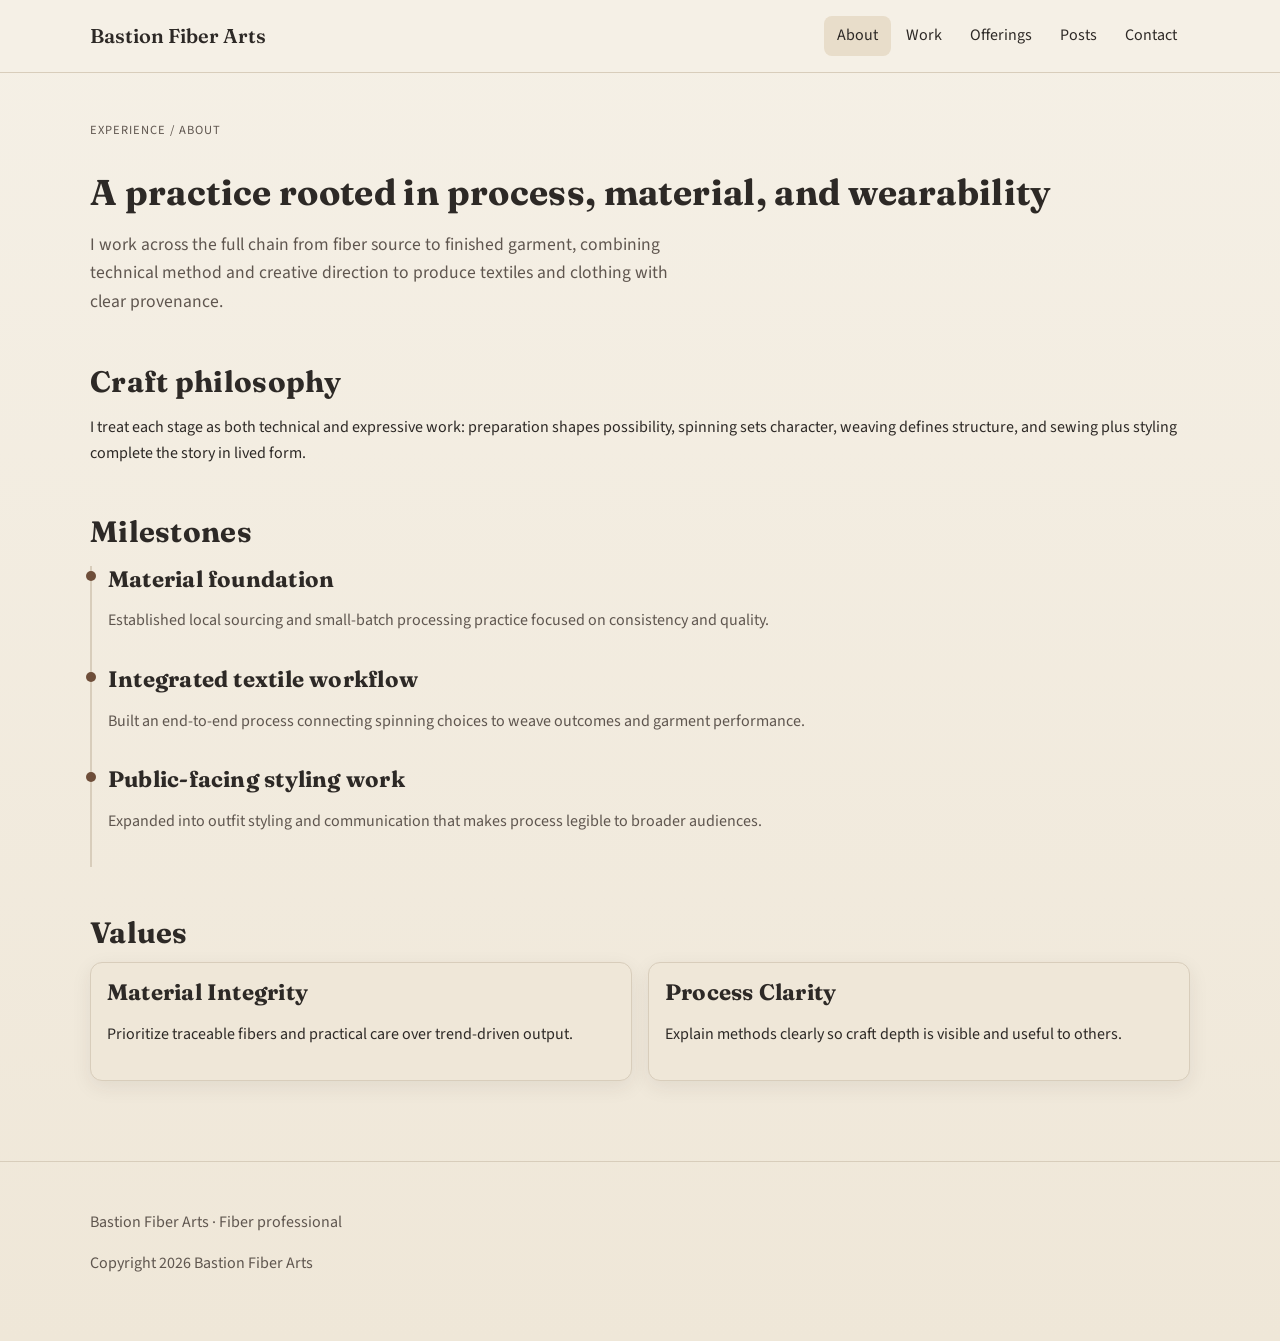
==== docs/about/index.html @ 4a8c4135 "changed /site to /docs" ====
<!doctype html>
<html lang="en">
  <head>
    <meta charset="UTF-8" />
    <meta name="viewport" content="width=device-width, initial-scale=1" />
    <title>About | Bastion Fiber Arts</title>
    <meta name="description" content="Experience, process, and craft philosophy of a full-stack fiber professional." />
    <link rel="preconnect" href="https://fonts.googleapis.com" />
    <link rel="preconnect" href="https://fonts.gstatic.com" crossorigin />
    <link
      href="https://fonts.googleapis.com/css2?family=Fraunces:opsz,wght@9..144,500;9..144,600&family=Source+Sans+3:wght@400;500;600&display=swap"
      rel="stylesheet"
    />
    <link rel="stylesheet" href="../assets/css/styles.css" />
  </head>
  <body>
    <a class="skip-link" href="#main-content">Skip to content</a>

    <header class="site-header">
      <div class="container header-inner">
        <a class="brand" href="../index.html">Bastion Fiber Arts</a>
        <button class="menu-button" type="button" data-menu-button aria-expanded="false" aria-controls="primary-navigation">Menu</button>
        <nav id="primary-navigation" class="primary-nav" aria-label="Primary" data-primary-nav>
          <ul class="nav-list">
            <li><a href="index.html" aria-current="page">About</a></li>
            <li><a href="../work/index.html">Work</a></li>
            <li><a href="../offerings/index.html">Offerings</a></li>
            <li><a href="../posts/index.html">Posts</a></li>
            <li><a href="../contact/index.html">Contact</a></li>
          </ul>
        </nav>
      </div>
    </header>

    <main id="main-content" class="container">
      <section class="section reveal">
        <p class="kicker">Experience / About</p>
        <h1>A practice rooted in process, material, and wearability</h1>
        <p class="lead">I work across the full chain from fiber source to finished garment, combining technical method and creative direction to produce textiles and clothing with clear provenance.</p>
      </section>

      <section class="section reveal" aria-labelledby="philosophy-title">
        <h2 id="philosophy-title">Craft philosophy</h2>
        <p>I treat each stage as both technical and expressive work: preparation shapes possibility, spinning sets character, weaving defines structure, and sewing plus styling complete the story in lived form.</p>
      </section>

      <section class="section reveal" aria-labelledby="timeline-title">
        <h2 id="timeline-title">Milestones</h2>
        <ul class="timeline">
          <li>
            <h3>Material foundation</h3>
            <p class="muted">Established local sourcing and small-batch processing practice focused on consistency and quality.</p>
          </li>
          <li>
            <h3>Integrated textile workflow</h3>
            <p class="muted">Built an end-to-end process connecting spinning choices to weave outcomes and garment performance.</p>
          </li>
          <li>
            <h3>Public-facing styling work</h3>
            <p class="muted">Expanded into outfit styling and communication that makes process legible to broader audiences.</p>
          </li>
        </ul>
      </section>

      <section class="section reveal" aria-labelledby="values-title">
        <h2 id="values-title">Values</h2>
        <div class="card-grid two">
          <article class="card">
            <div class="card-body">
              <h3>Material Integrity</h3>
              <p>Prioritize traceable fibers and practical care over trend-driven output.</p>
            </div>
          </article>
          <article class="card">
            <div class="card-body">
              <h3>Process Clarity</h3>
              <p>Explain methods clearly so craft depth is visible and useful to others.</p>
            </div>
          </article>
        </div>
      </section>
    </main>

    <footer class="site-footer">
      <div class="container">
        <p>Bastion Fiber Arts · Fiber professional</p>
        <p>Copyright <span data-current-year></span> Bastion Fiber Arts</p>
      </div>
    </footer>

    <script src="../assets/js/main.js"></script>
  </body>
</html>
---- docs/assets/css/styles.css ----
:root {
  --color-bg: #f5f0e6;
  --color-surface: #efe7d8;
  --color-surface-2: #e8ddca;
  --color-text: #2d2926;
  --color-text-soft: #5f564f;
  --color-accent: #6e4e3a;
  --color-accent-soft: #8a6953;
  --color-border: #d8cdbb;
  --color-focus: #3e6e78;
  --max-width: 1100px;
  --radius: 12px;
  --radius-sm: 8px;
  --shadow-soft: 0 6px 20px rgba(45, 41, 38, 0.08);
  --space-1: 0.5rem;
  --space-2: 0.75rem;
  --space-3: 1rem;
  --space-4: 1.5rem;
  --space-5: 2rem;
  --space-6: 3rem;
  --space-7: 4rem;
}

* {
  box-sizing: border-box;
}

html {
  scroll-behavior: smooth;
  background: var(--color-bg);
}

body {
  margin: 0;
  min-height: 100vh;
  min-height: 100dvh;
  display: flex;
  flex-direction: column;
  font-family: "Source Sans 3", "Trebuchet MS", sans-serif;
  color: var(--color-text);
  background: linear-gradient(180deg, var(--color-bg) 0%, var(--color-surface) 100%);
  line-height: 1.6;
  text-rendering: optimizeLegibility;
}

main {
  flex: 1 0 auto;
}

body::before {
  content: "";
  position: fixed;
  inset: 0;
  pointer-events: none;
  background-image: repeating-linear-gradient(
    135deg,
    rgba(138, 105, 83, 0.03),
    rgba(138, 105, 83, 0.03) 1px,
    transparent 1px,
    transparent 13px
  );
  z-index: -1;
}

img {
  max-width: 100%;
  height: auto;
  display: block;
}

a {
  color: var(--color-accent);
  text-decoration-thickness: 1px;
  text-underline-offset: 3px;
}

a:hover {
  color: var(--color-accent-soft);
}

a:focus-visible,
button:focus-visible,
input:focus-visible,
textarea:focus-visible {
  outline: 3px solid var(--color-focus);
  outline-offset: 2px;
}

.skip-link {
  position: absolute;
  left: -999px;
  top: 0;
  background: var(--color-accent);
  color: #ffffff;
  padding: var(--space-2) var(--space-3);
  z-index: 999;
}

.skip-link:focus-visible {
  left: var(--space-3);
  top: var(--space-3);
}

.container {
  width: min(100% - 2rem, var(--max-width));
  margin-inline: auto;
}

.site-header {
  position: sticky;
  top: 0;
  z-index: 50;
  backdrop-filter: blur(8px);
  background: rgba(245, 240, 230, 0.9);
  border-bottom: 1px solid var(--color-border);
}

.header-inner {
  min-height: 72px;
  display: flex;
  align-items: center;
  justify-content: space-between;
  gap: var(--space-3);
}

.brand {
  font-family: "Fraunces", Georgia, serif;
  font-size: 1.25rem;
  font-weight: 600;
  color: var(--color-text);
  text-decoration: none;
}

.menu-button {
  border: 1px solid var(--color-border);
  background: var(--color-surface);
  color: var(--color-text);
  border-radius: var(--radius-sm);
  padding: 0.5rem 0.75rem;
  font: inherit;
  display: inline-flex;
  align-items: center;
  gap: 0.5rem;
}

.primary-nav {
  position: absolute;
  top: 72px;
  left: 0;
  right: 0;
  background: var(--color-bg);
  border-bottom: 1px solid var(--color-border);
  padding: var(--space-2) 0;
  display: none;
}

body.nav-open .primary-nav {
  display: block;
}

.nav-list {
  list-style: none;
  margin: 0;
  padding: 0;
  display: grid;
  gap: 0.125rem;
}

.nav-list a {
  display: block;
  padding: 0.65rem var(--space-3);
  border-radius: var(--radius-sm);
  text-decoration: none;
  color: var(--color-text);
}

.nav-list a:hover,
.nav-list a[aria-current="page"] {
  background: var(--color-surface-2);
}

.hero {
  margin-top: var(--space-5);
  margin-bottom: var(--space-6);
  border: 1px solid var(--color-border);
  border-radius: var(--radius);
  overflow: hidden;
  background: #ded3c3;
  box-shadow: var(--shadow-soft);
}

.hero-media {
  position: relative;
  min-height: 380px;
  background-image:
    linear-gradient(140deg, rgba(45, 41, 38, 0.7), rgba(45, 41, 38, 0.38)),
    url("../img/hero-muted.jpg");
  background-size: cover;
  background-position: center;
}

.hero-content {
  position: absolute;
  inset: auto 0 0 0;
  padding: var(--space-6) var(--space-4) var(--space-4);
  color: #fefaf4;
}

.hero-actions {
  display: flex;
  flex-wrap: wrap;
  gap: var(--space-2);
  padding: var(--space-3) var(--space-4) var(--space-4);
  background: var(--color-surface);
  border-top: 1px solid var(--color-border);
}

h1,
h2,
h3 {
  font-family: "Fraunces", Georgia, serif;
  line-height: 1.2;
  letter-spacing: 0.01em;
}

h1 {
  font-size: clamp(1.85rem, 2.8vw, 3rem);
  margin-bottom: var(--space-2);
}

h2 {
  font-size: clamp(1.45rem, 2.3vw, 2.1rem);
  margin: 0 0 var(--space-2);
}

h3 {
  font-size: clamp(1.125rem, 1.8vw, 1.4rem);
  margin: 0 0 var(--space-1);
}

.lead {
  font-size: 1.1rem;
  color: var(--color-text-soft);
  max-width: 66ch;
}

.button-row {
  display: flex;
  flex-wrap: wrap;
  gap: var(--space-2);
  margin-top: var(--space-3);
}

.button {
  border-radius: 999px;
  padding: 0.6rem 1rem;
  text-decoration: none;
  display: inline-block;
  border: 1px solid var(--color-accent);
}

.button.primary {
  background: var(--color-accent);
  color: #fff;
}

.button.secondary {
  background: transparent;
  color: var(--color-accent);
}

.section {
  margin: var(--space-6) 0;
}

.section-header {
  margin-bottom: var(--space-3);
}

.kicker {
  text-transform: uppercase;
  letter-spacing: 0.08em;
  font-size: 0.78rem;
  color: var(--color-text-soft);
  margin-bottom: var(--space-1);
}

.workflow-strip {
  display: grid;
  gap: var(--space-2);
}

.workflow-step {
  border: 1px solid var(--color-border);
  border-radius: var(--radius-sm);
  background: var(--color-surface);
  padding: var(--space-3);
}

.card-grid {
  display: grid;
  grid-template-columns: 1fr;
  gap: var(--space-3);
}

.card {
  border: 1px solid var(--color-border);
  border-radius: var(--radius);
  background: var(--color-surface);
  box-shadow: var(--shadow-soft);
  overflow: hidden;
}

.card-body {
  padding: var(--space-3);
}

.card-meta {
  display: flex;
  flex-wrap: wrap;
  gap: 0.5rem;
  margin: 0.5rem 0 0;
}

.chip {
  font-size: 0.82rem;
  color: var(--color-text-soft);
  border: 1px solid var(--color-border);
  border-radius: 999px;
  padding: 0.2rem 0.55rem;
}

.work-toolbar {
  display: flex;
  flex-wrap: wrap;
  align-items: center;
  gap: var(--space-2);
  margin-bottom: var(--space-3);
}

.work-toolbar label {
  font-weight: 600;
}

.work-toolbar select {
  border: 1px solid var(--color-border);
  border-radius: var(--radius-sm);
  background: var(--color-surface);
  color: var(--color-text);
  font: inherit;
  padding: 0.45rem 0.65rem;
}

.muted {
  color: var(--color-text-soft);
}

.timeline {
  list-style: none;
  padding: 0;
  margin: var(--space-3) 0 0;
  border-left: 2px solid var(--color-border);
}

.timeline li {
  padding: 0 0 var(--space-3) var(--space-3);
  position: relative;
}

.timeline li::before {
  content: "";
  position: absolute;
  width: 10px;
  height: 10px;
  border-radius: 50%;
  background: var(--color-accent);
  left: -6px;
  top: 0.35rem;
}

.post-list {
  list-style: none;
  margin: 0;
  padding: 0;
  display: grid;
  gap: var(--space-3);
}

.post-list-item {
  border: 1px solid var(--color-border);
  background: var(--color-surface);
  border-radius: var(--radius-sm);
  padding: var(--space-3);
}

.post-content {
  max-width: 72ch;
  font-size: 1.05rem;
}

.post-content h1,
.post-content h2,
.post-content h3 {
  margin-top: 1.6em;
}

.site-footer {
  margin-top: var(--space-5);
  padding: var(--space-5) 0 var(--space-6);
  border-top: 1px solid var(--color-border);
  color: var(--color-text-soft);
}

.reveal {
  opacity: 0;
  transform: translateY(8px);
  transition: opacity 260ms ease, transform 260ms ease;
}

.reveal.is-visible {
  opacity: 1;
  transform: translateY(0);
}

@media (prefers-reduced-motion: reduce) {
  html {
    scroll-behavior: auto;
  }

  .reveal,
  .reveal.is-visible {
    opacity: 1;
    transform: none;
    transition: none;
  }
}

@media (min-width: 768px) {
  .card-grid.two {
    grid-template-columns: repeat(2, minmax(0, 1fr));
  }

  .workflow-strip {
    grid-template-columns: repeat(2, minmax(0, 1fr));
  }

  .hero-media {
    min-height: 460px;
  }

  .hero-actions {
    padding: var(--space-3) var(--space-6) var(--space-4);
  }
}

@media (min-width: 1024px) {
  .menu-button {
    display: none;
  }

  .primary-nav {
    display: block;
    position: static;
    border: 0;
    padding: 0;
    background: transparent;
  }

  .nav-list {
    display: flex;
    align-items: center;
    gap: 0.15rem;
  }

  .nav-list a {
    padding: 0.45rem 0.8rem;
  }

  .hero-content {
    max-width: 70%;
    padding: var(--space-7);
  }

  .card-grid.three {
    grid-template-columns: repeat(3, minmax(0, 1fr));
  }

  .workflow-strip {
    grid-template-columns: repeat(4, minmax(0, 1fr));
  }
}
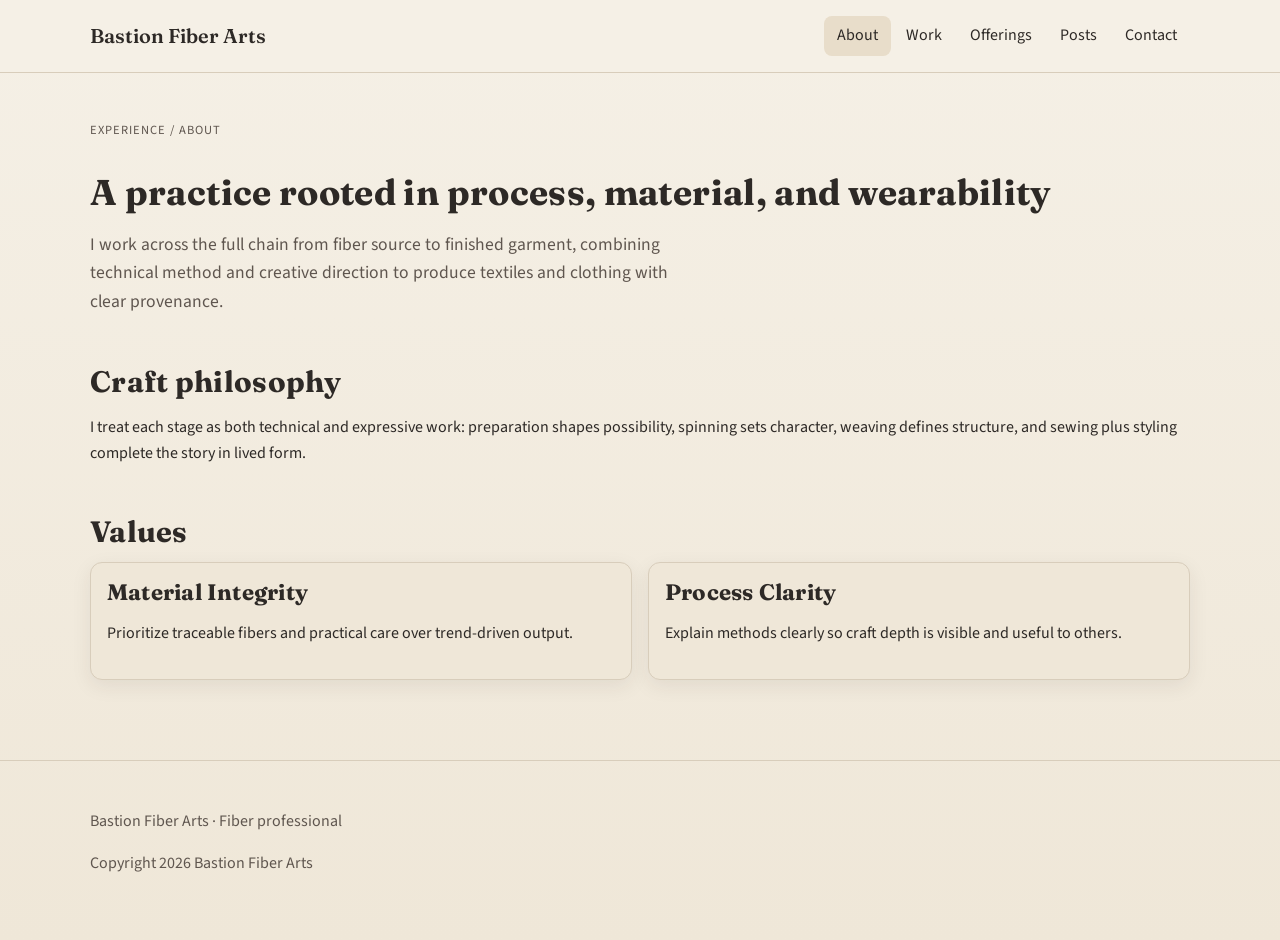
==== commit 46994297: "trying to remove local-data.js" ====
--- a/docs/about/index.html
+++ b/docs/about/index.html
@@ -44,6 +44,7 @@
         <p>I treat each stage as both technical and expressive work: preparation shapes possibility, spinning sets character, weaving defines structure, and sewing plus styling complete the story in lived form.</p>
       </section>
 
+<!--
       <section class="section reveal" aria-labelledby="timeline-title">
         <h2 id="timeline-title">Milestones</h2>
         <ul class="timeline">
@@ -61,6 +62,7 @@
           </li>
         </ul>
       </section>
+-->
 
       <section class="section reveal" aria-labelledby="values-title">
         <h2 id="values-title">Values</h2>
--- a/docs/assets/css/styles.css
+++ b/docs/assets/css/styles.css
@@ -277,6 +277,14 @@
   margin-bottom: var(--space-3);
 }
 
+.home-kicker {
+  text-transform: uppercase;
+  letter-spacing: 0.08em;
+  font-size: 0.78rem;
+  color: #E9DCC9;
+  margin-bottom: var(--space-1);
+}
+
 .kicker {
   text-transform: uppercase;
   letter-spacing: 0.08em;
